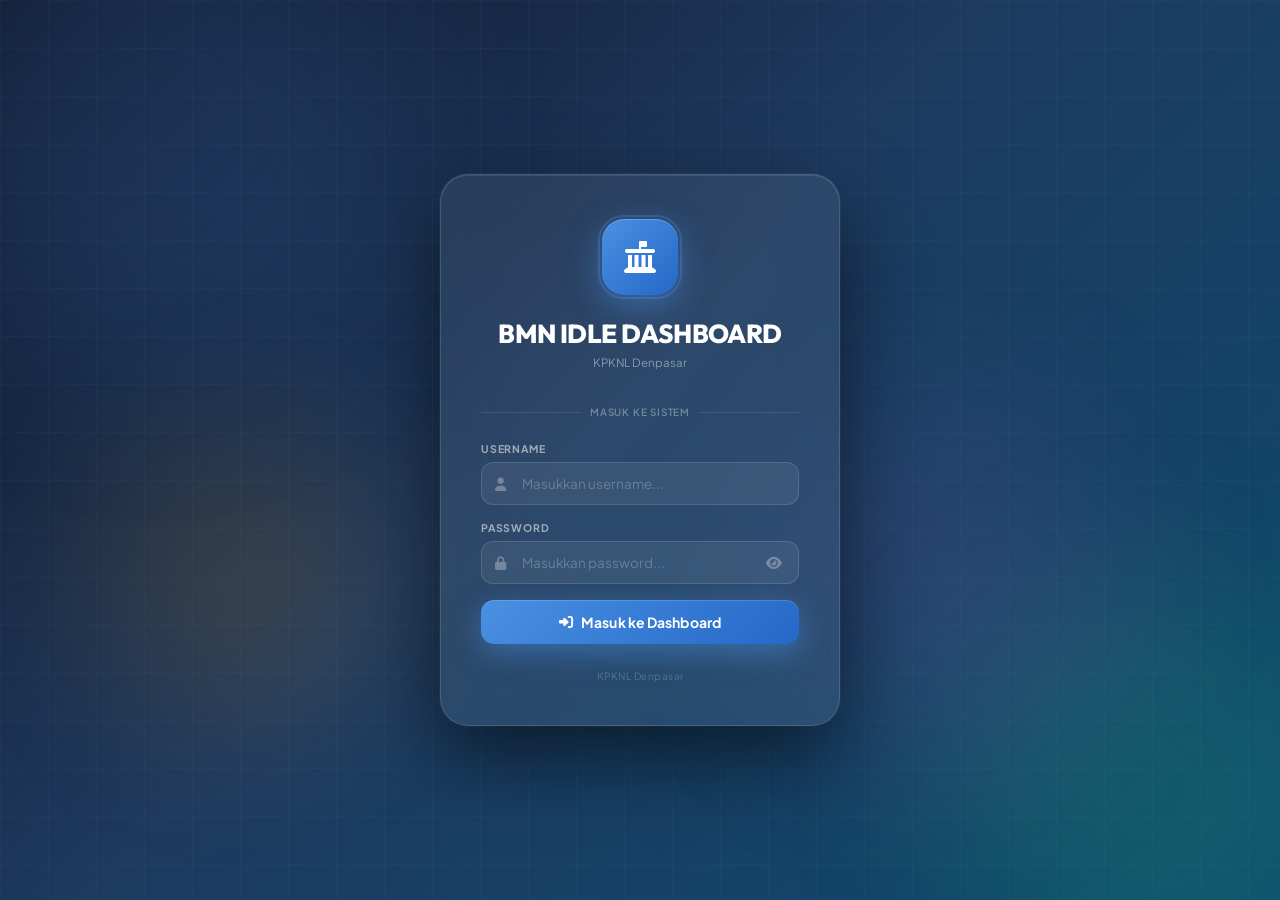
==== login.html @ d2e8e06e "bug fixes" ====
<!DOCTYPE html>
<html lang="id">
<head>
  <meta charset="UTF-8">
  <meta name="viewport" content="width=device-width, initial-scale=1.0">
  <title>Masuk — BMN Idle Dashboard · KPKNL Denpasar</title>
  <meta name="description" content="Login ke BMN Idle Interactive Dashboard KPKNL Denpasar – DJKN Kemenkeu RI">
  <meta name="robots" content="noindex, nofollow">

  <!-- FontAwesome -->
  <link rel="stylesheet" href="https://cdnjs.cloudflare.com/ajax/libs/font-awesome/6.4.0/css/all.min.css">
  <!-- Google Fonts -->
  <link rel="preconnect" href="https://fonts.googleapis.com">
  <link href="https://fonts.googleapis.com/css2?family=Plus+Jakarta+Sans:wght@400;500;600;700;800&family=Outfit:wght@600;700;800&display=swap" rel="stylesheet">

  <!-- Config -->
  <script src="js/config.js?v=2.6.9"></script>

  <style>
    *, *::before, *::after { box-sizing: border-box; margin: 0; padding: 0; }

    :root {
      --font: 'Plus Jakarta Sans', system-ui, sans-serif;
      --font-display: 'Outfit', sans-serif;
    }

    body {
      font-family: var(--font);
      min-height: 100vh;
      display: flex;
      align-items: center;
      justify-content: center;
      background: linear-gradient(135deg, #0f172a 0%, #1e3a5f 45%, #0c4a6e 100%);
      overflow: hidden;
      position: relative;
    }

    /* Animated blobs */
    .blob {
      position: fixed;
      border-radius: 50%;
      filter: blur(90px);
      opacity: 0.15;
      animation: blobFloat 14s ease-in-out infinite;
      pointer-events: none;
    }
    .blob-1 { width: 500px; height: 500px; background: #4a90e2; top: -130px; left: -100px; animation-duration: 16s; }
    .blob-2 { width: 420px; height: 420px; background: #2ecc71; bottom: -100px; right: -80px; animation-duration: 12s; animation-delay: -4s; }
    .blob-3 { width: 360px; height: 360px; background: #9b59b6; top: 45%; right: 12%; animation-duration: 18s; animation-delay: -9s; }
    .blob-4 { width: 280px; height: 280px; background: #f39c12; bottom: 20%; left: 8%; animation-duration: 11s; animation-delay: -2s; }

    @keyframes blobFloat {
      0%, 100% { transform: translateY(0) scale(1) rotate(0deg); }
      30%       { transform: translateY(-28px) scale(1.05) rotate(6deg); }
      60%       { transform: translateY(20px) scale(0.97) rotate(-4deg); }
    }

    /* Grid overlay texture */
    body::before {
      content: '';
      position: fixed;
      inset: 0;
      background-image:
        linear-gradient(rgba(255,255,255,0.025) 1px, transparent 1px),
        linear-gradient(90deg, rgba(255,255,255,0.025) 1px, transparent 1px);
      background-size: 48px 48px;
      pointer-events: none;
      z-index: 0;
    }

    /* Login Card */
    .login-wrapper {
      position: relative;
      z-index: 10;
      width: 100%;
      max-width: 440px;
      padding: 20px;
      animation: cardIn 0.7s cubic-bezier(0.16, 1, 0.3, 1) both;
    }

    @keyframes cardIn {
      from { opacity: 0; transform: translateY(36px) scale(0.95); }
      to   { opacity: 1; transform: translateY(0) scale(1); }
    }

    .login-card {
      background: rgba(255, 255, 255, 0.065);
      backdrop-filter: blur(28px);
      -webkit-backdrop-filter: blur(28px);
      border: 1px solid rgba(255, 255, 255, 0.13);
      border-radius: 28px;
      padding: 44px 40px 40px;
      box-shadow:
        0 32px 80px rgba(0, 0, 0, 0.55),
        0 0 0 1px rgba(255,255,255,0.05),
        inset 0 1px 0 rgba(255,255,255,0.1);
    }

    /* Logo ring */
    .logo-ring {
      width: 76px;
      height: 76px;
      border-radius: 22px;
      background: linear-gradient(135deg, #4a90e2 0%, #2568c8 100%);
      display: flex;
      align-items: center;
      justify-content: center;
      font-size: 32px;
      color: #fff;
      margin: 0 auto 22px;
      box-shadow: 0 10px 32px rgba(74, 144, 226, 0.5), inset 0 1px 0 rgba(255,255,255,0.2);
      position: relative;
    }

    .logo-ring::after {
      content: '';
      position: absolute;
      inset: -4px;
      border-radius: 26px;
      border: 2px solid rgba(74, 144, 226, 0.3);
      animation: ringPulse 2.5s ease-in-out infinite;
    }

    @keyframes ringPulse {
      0%, 100% { opacity: 0.6; transform: scale(1); }
      50%       { opacity: 0.15; transform: scale(1.08); }
    }

    .login-title {
      font-family: var(--font-display);
      font-size: 26px;
      font-weight: 800;
      color: #ffffff;
      text-align: center;
      letter-spacing: -0.6px;
      margin-bottom: 4px;
    }

    .login-subtitle {
      font-size: 11.5px;
      color: rgba(255,255,255,0.45);
      text-align: center;
      line-height: 1.6;
      margin-bottom: 34px;
    }

    /* Divider with label */
    .section-divider {
      display: flex;
      align-items: center;
      gap: 10px;
      margin-bottom: 24px;
    }
    .section-divider::before, .section-divider::after {
      content: '';
      flex: 1;
      height: 1px;
      background: rgba(255,255,255,0.1);
    }
    .section-divider span {
      font-size: 10px;
      color: rgba(255,255,255,0.35);
      font-weight: 600;
      letter-spacing: 0.8px;
      text-transform: uppercase;
    }

    /* Input fields */
    .field-group {
      margin-bottom: 16px;
    }

    .field-label {
      display: block;
      font-size: 10.5px;
      font-weight: 700;
      color: rgba(255,255,255,0.55);
      text-transform: uppercase;
      letter-spacing: 0.8px;
      margin-bottom: 7px;
    }

    .field-wrap {
      position: relative;
    }

    .field-icon {
      position: absolute;
      left: 14px;
      top: 50%;
      transform: translateY(-50%);
      color: rgba(255,255,255,0.3);
      font-size: 13px;
      pointer-events: none;
    }

    .field-input {
      width: 100%;
      background: rgba(255,255,255,0.07);
      border: 1px solid rgba(255,255,255,0.12);
      border-radius: 12px;
      padding: 12px 40px 12px 40px;
      color: #ffffff;
      font-family: var(--font);
      font-size: 13.5px;
      outline: none;
      transition: border-color 0.2s ease, background 0.2s ease, box-shadow 0.2s ease;
    }

    .field-input::placeholder { color: rgba(255,255,255,0.25); }

    .field-input:focus {
      border-color: #4a90e2;
      background: rgba(74, 144, 226, 0.1);
      box-shadow: 0 0 0 3px rgba(74, 144, 226, 0.18);
    }

    .toggle-pw {
      position: absolute;
      right: 13px;
      top: 50%;
      transform: translateY(-50%);
      background: none;
      border: none;
      cursor: pointer;
      color: rgba(255,255,255,0.3);
      font-size: 14px;
      padding: 4px;
      transition: color 0.15s;
    }
    .toggle-pw:hover { color: rgba(255,255,255,0.6); }

    /* Error message */
    .error-msg {
      background: rgba(231, 76, 60, 0.16);
      border: 1px solid rgba(231, 76, 60, 0.35);
      border-radius: 10px;
      padding: 10px 14px;
      color: #ff8585;
      font-size: 12px;
      font-weight: 600;
      margin-bottom: 14px;
      display: none;
      text-align: center;
      gap: 6px;
      align-items: center;
      justify-content: center;
    }

    .error-msg.visible {
      display: flex;
    }

    /* Submit button */
    .submit-btn {
      width: 100%;
      padding: 13px 16px;
      background: linear-gradient(135deg, #4a90e2 0%, #2568c8 100%);
      border: none;
      border-radius: 13px;
      color: #ffffff;
      font-family: var(--font);
      font-size: 14px;
      font-weight: 700;
      cursor: pointer;
      margin-top: 6px;
      box-shadow: 0 8px 28px rgba(74, 144, 226, 0.5), inset 0 1px 0 rgba(255,255,255,0.15);
      transition: transform 0.15s ease, box-shadow 0.15s ease;
      display: flex;
      align-items: center;
      justify-content: center;
      gap: 8px;
      letter-spacing: 0.1px;
    }

    .submit-btn:hover:not(:disabled) {
      transform: translateY(-2px);
      box-shadow: 0 12px 36px rgba(74, 144, 226, 0.6);
    }

    .submit-btn:active:not(:disabled) { transform: translateY(0); }

    .submit-btn:disabled {
      opacity: 0.75;
      cursor: not-allowed;
    }

    .submit-btn.success {
      background: linear-gradient(135deg, #2ecc71, #1aab5f);
      box-shadow: 0 8px 28px rgba(46, 204, 113, 0.5);
    }

    /* Footer info */
    .card-footer {
      margin-top: 24px;
      text-align: center;
    }

    .footer-label {
      font-size: 10px;
      color: rgba(255,255,255,0.22);
      letter-spacing: 0.5px;
      line-height: 1.7;
    }

    .security-badges {
      display: flex;
      justify-content: center;
      gap: 8px;
      margin-top: 10px;
    }

    .sec-badge {
      display: inline-flex;
      align-items: center;
      gap: 4px;
      background: rgba(255,255,255,0.06);
      border: 1px solid rgba(255,255,255,0.1);
      border-radius: 20px;
      padding: 3px 10px;
      font-size: 9.5px;
      color: rgba(255,255,255,0.4);
    }

    .sec-badge i { font-size: 9px; }
  </style>
</head>
<body>

  <!-- Background blobs -->
  <div class="blob blob-1"></div>
  <div class="blob blob-2"></div>
  <div class="blob blob-3"></div>
  <div class="blob blob-4"></div>

  <div class="login-wrapper">
    <div class="login-card">

      <div class="logo-ring">
        <i class="fa-solid fa-landmark-flag"></i>
      </div>

      <h1 class="login-title">BMN IDLE DASHBOARD</h1>
      <p class="login-subtitle">KPKNL Denpasar</p>

      <div class="section-divider"><span>Masuk ke sistem</span></div>

      <form id="login-form" onsubmit="handleLogin(event)" novalidate>

        <div class="field-group">
          <label class="field-label" for="ls-username">Username</label>
          <div class="field-wrap">
            <i class="fa-solid fa-user field-icon"></i>
            <input
              type="text"
              id="ls-username"
              class="field-input"
              placeholder="Masukkan username..."
              autocomplete="username"
              required
            >
          </div>
        </div>

        <div class="field-group">
          <label class="field-label" for="ls-password">Password</label>
          <div class="field-wrap">
            <i class="fa-solid fa-lock field-icon"></i>
            <input
              type="password"
              id="ls-password"
              class="field-input"
              placeholder="Masukkan password..."
              autocomplete="current-password"
              required
            >
            <button type="button" class="toggle-pw" id="toggle-pw-btn" aria-label="Tampilkan/sembunyikan password" onclick="togglePassword()">
              <i class="fa-solid fa-eye" id="toggle-pw-icon"></i>
            </button>
          </div>
        </div>

        <div class="error-msg" id="error-msg">
          <i class="fa-solid fa-triangle-exclamation"></i>
          <span id="error-text">Username atau password salah. Silakan coba lagi.</span>
        </div>

        <button type="submit" class="submit-btn" id="submit-btn">
          <i class="fa-solid fa-right-to-bracket"></i>
          Masuk ke Dashboard
        </button>

      </form>

      <div class="card-footer">
        <p class="footer-label">KPKNL Denpasar</p>
      </div>

    </div>
  </div>

  <script>
    // SHA-256 via Web Crypto API
    async function sha256(text) {
      const buf = await crypto.subtle.digest('SHA-256', new TextEncoder().encode(text));
      return Array.from(new Uint8Array(buf)).map(b => b.toString(16).padStart(2, '0')).join('');
    }

    // Pre-hashed credentials and alias mappings for maximum login reliability
    const USER_ACCOUNTS = {
      'admin_kpknl':    { plain: 'bmnidle2026', hash: '590909dbb0422b9a7e6cd906900ec3a6da7f6937ce1f52dc821f4d0ed8a99dd1', name: 'Admin KPKNL Denpasar',   role: 'Admin KPKNL' },
      'admin':          { plain: 'bmnidle2026', hash: '590909dbb0422b9a7e6cd906900ec3a6da7f6937ce1f52dc821f4d0ed8a99dd1', name: 'Admin KPKNL Denpasar',   role: 'Admin KPKNL' },
      'kpknl':          { plain: 'bmnidle2026', hash: '590909dbb0422b9a7e6cd906900ec3a6da7f6937ce1f52dc821f4d0ed8a99dd1', name: 'Admin KPKNL Denpasar',   role: 'Admin KPKNL' },
      'petugas_satker': { plain: 'satker2026',  hash: '7e765589b3df7c27c77ec54b5a661a800e8016fd78c9f8a909e415992e0e8a20', name: 'Verifikator Satker BMN',  role: 'Verifikator Satker' },
      'satker':         { plain: 'satker2026',  hash: '7e765589b3df7c27c77ec54b5a661a800e8016fd78c9f8a909e415992e0e8a20', name: 'Verifikator Satker BMN',  role: 'Verifikator Satker' },
      'viewer':         { plain: 'viewer2026',  hash: '35cbe0aaf4e558ac53847cf7b057f4a3a86a427e08935bffdf81d7b4ed7cd9f3', name: 'Tamu / Executive Viewer', role: 'Viewer' },
      'tamu':           { plain: 'viewer2026',  hash: '35cbe0aaf4e558ac53847cf7b057f4a3a86a427e08935bffdf81d7b4ed7cd9f3', name: 'Tamu / Executive Viewer', role: 'Viewer' }
    };

    // Check for expired session query param
    (function checkExpiredNotice() {
      const params = new URLSearchParams(window.location.search);
      if (params.get('expired') === '1') {
        const errorMsg = document.getElementById('error-msg');
        const errorText = document.getElementById('error-text');
        if (errorMsg && errorText) {
          errorText.textContent = 'Sesi Anda telah berakhir karena batas waktu login (8 jam). Silakan login kembali.';
          errorMsg.classList.add('visible');
        }
      }
    })();

    // Redirect to dashboard if already logged in
    (function checkExistingSession() {
      const params = new URLSearchParams(window.location.search);
      if (params.get('expired') === '1') return; // Don't auto-redirect if just expired

      const saved = localStorage.getItem('bmn_idle_user');
      if (saved) {
        try {
          const user = JSON.parse(saved);
          if (user && user.username) {
            const MAX_SESSION_MS = 8 * 60 * 60 * 1000;
            if (user.loginTime && (Date.now() - user.loginTime > MAX_SESSION_MS)) {
              localStorage.removeItem('bmn_idle_user');
            } else {
              window.location.replace('index.html');
            }
          }
        } catch(e) { localStorage.removeItem('bmn_idle_user'); }
      }
    })();

    async function handleLogin(event) {
      event.preventDefault();

      const usernameInput = document.getElementById('ls-username').value.trim();
      const password = document.getElementById('ls-password').value.trim();
      const errorMsg = document.getElementById('error-msg');
      const errorText = document.getElementById('error-text');
      const submitBtn = document.getElementById('submit-btn');

      // Loading state
      submitBtn.disabled = true;
      submitBtn.innerHTML = '<i class="fa-solid fa-circle-notch fa-spin"></i> Memverifikasi...';
      errorMsg.classList.remove('visible');

      const hash = await sha256(password);
      const userKey = usernameInput.toLowerCase();
      const account = USER_ACCOUNTS[userKey];

      // Local match check (hash or plain-text)
      let isMatch = account && (account.hash === hash || account.plain === password);

      // Global admin fallback (bmnidle2026)
      if (!isMatch && (password === 'bmnidle2026' || hash === '590909dbb0422b9a7e6cd906900ec3a6da7f6937ce1f52dc821f4d0ed8a99dd1')) {
        isMatch = true;
      }

      if (isMatch) {
        const userObj = account ? {
          username: userKey,
          name: account.name,
          role: account.role,
          loginTime: Date.now()
        } : {
          username: usernameInput || 'admin_kpknl',
          name: 'Admin KPKNL Denpasar',
          role: 'Admin KPKNL',
          loginTime: Date.now()
        };

        submitBtn.classList.add('success');
        submitBtn.innerHTML = '<i class="fa-solid fa-circle-check"></i> Berhasil! Mengalihkan...';
        localStorage.setItem('bmn_idle_user', JSON.stringify(userObj));

        setTimeout(() => {
          window.location.replace('index.html');
        }, 600);
        return;
      }

      // Backend Google Apps Script check fallback
      const webAppUrl = (typeof CONFIG !== 'undefined' && CONFIG.APPS_SCRIPT && CONFIG.APPS_SCRIPT.WEB_APP_URL) || localStorage.getItem('bmn_idle_apps_script_url');
      if (webAppUrl) {
        try {
          const resp = await fetch(webAppUrl, {
            method: 'POST',
            body: JSON.stringify({ action: 'login', username: usernameInput, passwordHash: hash })
          });
          const json = await resp.json();
          if (json.status === 'success') {
            const userObj = {
              username: json.user.username,
              name: json.user.name || json.user.username,
              role: json.user.role || 'Admin KPKNL',
              loginTime: Date.now()
            };
            localStorage.setItem('bmn_idle_user', JSON.stringify(userObj));
            submitBtn.classList.add('success');
            submitBtn.innerHTML = '<i class="fa-solid fa-circle-check"></i> Berhasil! Mengalihkan...';
            setTimeout(() => window.location.replace('index.html'), 600);
            return;
          }
        } catch(e) {
          console.warn('Backend login check error:', e);
        }
      }

      // Failed
      errorText.textContent = `Username atau password salah. Silakan periksa kembali.`;
      errorMsg.classList.add('visible');
      submitBtn.disabled = false;
      submitBtn.innerHTML = '<i class="fa-solid fa-right-to-bracket"></i> Masuk ke Dashboard';

      // Shake card
      const card = document.querySelector('.login-card');
      card.style.animation = 'none';
      void card.offsetHeight;
      card.style.animation = 'cardShake 0.4s ease';
    }

    function togglePassword() {
      const input = document.getElementById('ls-password');
      const icon = document.getElementById('toggle-pw-icon');
      if (input.type === 'password') {
        input.type = 'text';
        icon.className = 'fa-solid fa-eye-slash';
      } else {
        input.type = 'password';
        icon.className = 'fa-solid fa-eye';
      }
    }

    // Shake keyframes
    const styleEl = document.createElement('style');
    styleEl.textContent = `
      @keyframes cardShake {
        0%, 100% { transform: translateX(0); }
        20%  { transform: translateX(-10px); }
        40%  { transform: translateX(10px); }
        60%  { transform: translateX(-7px); }
        80%  { transform: translateX(7px); }
      }
    `;
    document.head.appendChild(styleEl);

    // Allow Enter key to submit
    document.getElementById('ls-password').addEventListener('keydown', e => {
      if (e.key === 'Enter') document.getElementById('login-form').requestSubmit();
    });
  </script>

</body>
</html>
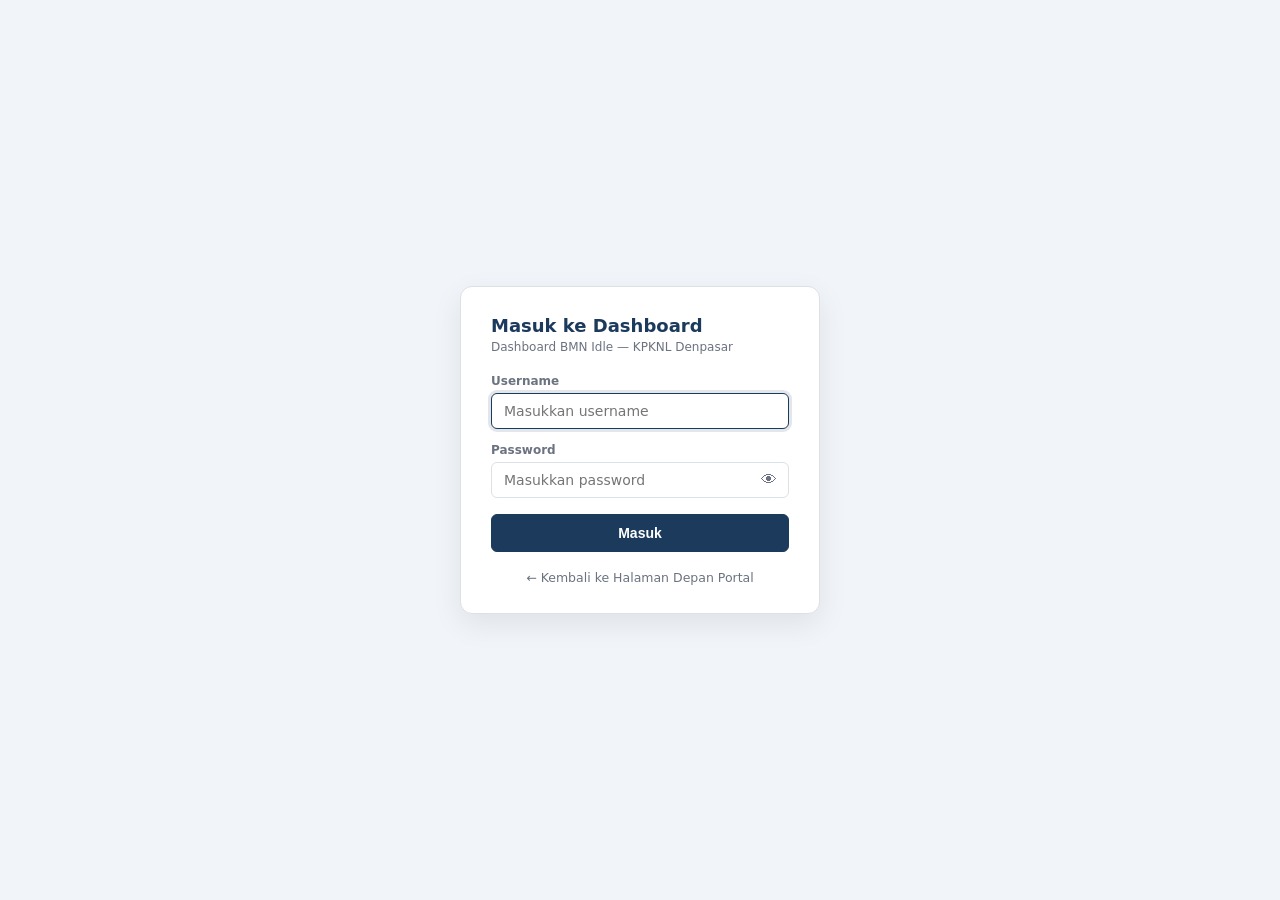
==== commit b91771f0: "edit login" ====
--- a/login.html
+++ b/login.html
@@ -3,573 +3,155 @@
 <head>
   <meta charset="UTF-8">
   <meta name="viewport" content="width=device-width, initial-scale=1.0">
-  <title>Masuk — BMN Idle Dashboard · KPKNL Denpasar</title>
-  <meta name="description" content="Login ke BMN Idle Interactive Dashboard KPKNL Denpasar – DJKN Kemenkeu RI">
-  <meta name="robots" content="noindex, nofollow">
-
-  <!-- FontAwesome -->
-  <link rel="stylesheet" href="https://cdnjs.cloudflare.com/ajax/libs/font-awesome/6.4.0/css/all.min.css">
-  <!-- Google Fonts -->
-  <link rel="preconnect" href="https://fonts.googleapis.com">
-  <link href="https://fonts.googleapis.com/css2?family=Plus+Jakarta+Sans:wght@400;500;600;700;800&family=Outfit:wght@600;700;800&display=swap" rel="stylesheet">
-
-  <!-- Config -->
-  <script src="js/config.js?v=2.6.9"></script>
-
+  <title>Masuk — Dashboard BMN Idle</title>
+  <script src="js/config.js?v=1.0.0-stable1"></script>
+  <script src="js/auth.js?v=1.0.0-stable1"></script>
+  <script>redirectIfLoggedIn();</script>
   <style>
-    *, *::before, *::after { box-sizing: border-box; margin: 0; padding: 0; }
-
     :root {
-      --font: 'Plus Jakarta Sans', system-ui, sans-serif;
-      --font-display: 'Outfit', sans-serif;
+      --navy: #1B3A5C;
+      --navy-dark: #122A44;
+      --border: #DCE1E6;
+      --text: #1F2937;
+      --text-mut: #6B7280;
+      --masalah: #B23A3A;
     }
-
+    * {
+      box-sizing: border-box;
+    }
     body {
-      font-family: var(--font);
       min-height: 100vh;
       display: flex;
       align-items: center;
       justify-content: center;
-      background: linear-gradient(135deg, #0f172a 0%, #1e3a5f 45%, #0c4a6e 100%);
-      overflow: hidden;
+      background: #F1F5F9;
+      margin: 0;
+      font-family: system-ui, -apple-system, sans-serif;
+    }
+    .login-card {
+      background: #ffffff;
+      border: 1px solid var(--border);
+      border-radius: 12px;
+      padding: 28px 30px;
+      width: 360px;
+      max-width: 90vw;
+      box-shadow: 0 10px 30px rgba(0, 0, 0, 0.08);
       position: relative;
+      z-index: 100;
     }
-
-    /* Animated blobs */
-    .blob {
-      position: fixed;
-      border-radius: 50%;
-      filter: blur(90px);
-      opacity: 0.15;
-      animation: blobFloat 14s ease-in-out infinite;
-      pointer-events: none;
+    .login-card h3 {
+      margin: 0 0 4px;
+      font-size: 18px;
+      color: var(--navy);
+      font-weight: 700;
     }
-    .blob-1 { width: 500px; height: 500px; background: #4a90e2; top: -130px; left: -100px; animation-duration: 16s; }
-    .blob-2 { width: 420px; height: 420px; background: #2ecc71; bottom: -100px; right: -80px; animation-duration: 12s; animation-delay: -4s; }
-    .blob-3 { width: 360px; height: 360px; background: #9b59b6; top: 45%; right: 12%; animation-duration: 18s; animation-delay: -9s; }
-    .blob-4 { width: 280px; height: 280px; background: #f39c12; bottom: 20%; left: 8%; animation-duration: 11s; animation-delay: -2s; }
-
-    @keyframes blobFloat {
-      0%, 100% { transform: translateY(0) scale(1) rotate(0deg); }
-      30%       { transform: translateY(-28px) scale(1.05) rotate(6deg); }
-      60%       { transform: translateY(20px) scale(0.97) rotate(-4deg); }
+    .login-card p.small-note {
+      margin: 0 0 20px;
+      font-size: 12px;
+      color: var(--text-mut);
     }
-
-    /* Grid overlay texture */
-    body::before {
-      content: '';
-      position: fixed;
-      inset: 0;
-      background-image:
-        linear-gradient(rgba(255,255,255,0.025) 1px, transparent 1px),
-        linear-gradient(90deg, rgba(255,255,255,0.025) 1px, transparent 1px);
-      background-size: 48px 48px;
-      pointer-events: none;
-      z-index: 0;
-    }
-
-    /* Login Card */
-    .login-wrapper {
+    .login-card input {
+      width: 100%;
+      box-sizing: border-box;
       position: relative;
       z-index: 10;
+      pointer-events: auto;
+      cursor: text;
+      padding: 9px 12px;
+      font-size: 14px;
+      border: 1px solid var(--border);
+      border-radius: 6px;
+      background: #ffffff;
+      color: var(--text);
+      font-family: inherit;
+    }
+    .login-card input:focus {
+      outline: none;
+      border-color: var(--navy);
+      box-shadow: 0 0 0 3px rgba(27, 58, 92, 0.12);
+    }
+    .login-card .field {
+      margin-bottom: 14px;
+    }
+    .login-card .field label {
+      display: block;
+      font-size: 12px;
+      font-weight: 600;
+      color: var(--text-mut);
+      margin-bottom: 5px;
+    }
+    .password-wrap {
+      position: relative;
       width: 100%;
-      max-width: 440px;
-      padding: 20px;
-      animation: cardIn 0.7s cubic-bezier(0.16, 1, 0.3, 1) both;
     }
-
-    @keyframes cardIn {
-      from { opacity: 0; transform: translateY(36px) scale(0.95); }
-      to   { opacity: 1; transform: translateY(0) scale(1); }
+    .password-wrap input {
+      padding-right: 40px;
     }
-
-    .login-card {
-      background: rgba(255, 255, 255, 0.065);
-      backdrop-filter: blur(28px);
-      -webkit-backdrop-filter: blur(28px);
-      border: 1px solid rgba(255, 255, 255, 0.13);
-      border-radius: 28px;
-      padding: 44px 40px 40px;
-      box-shadow:
-        0 32px 80px rgba(0, 0, 0, 0.55),
-        0 0 0 1px rgba(255,255,255,0.05),
-        inset 0 1px 0 rgba(255,255,255,0.1);
-    }
-
-    /* Logo ring */
-    .logo-ring {
-      width: 76px;
-      height: 76px;
-      border-radius: 22px;
-      background: linear-gradient(135deg, #4a90e2 0%, #2568c8 100%);
-      display: flex;
-      align-items: center;
-      justify-content: center;
-      font-size: 32px;
-      color: #fff;
-      margin: 0 auto 22px;
-      box-shadow: 0 10px 32px rgba(74, 144, 226, 0.5), inset 0 1px 0 rgba(255,255,255,0.2);
-      position: relative;
-    }
-
-    .logo-ring::after {
-      content: '';
+    .toggle-password-btn {
       position: absolute;
-      inset: -4px;
-      border-radius: 26px;
-      border: 2px solid rgba(74, 144, 226, 0.3);
-      animation: ringPulse 2.5s ease-in-out infinite;
-    }
-
-    @keyframes ringPulse {
-      0%, 100% { opacity: 0.6; transform: scale(1); }
-      50%       { opacity: 0.15; transform: scale(1.08); }
-    }
-
-    .login-title {
-      font-family: var(--font-display);
-      font-size: 26px;
-      font-weight: 800;
-      color: #ffffff;
-      text-align: center;
-      letter-spacing: -0.6px;
-      margin-bottom: 4px;
-    }
-
-    .login-subtitle {
-      font-size: 11.5px;
-      color: rgba(255,255,255,0.45);
-      text-align: center;
-      line-height: 1.6;
-      margin-bottom: 34px;
-    }
-
-    /* Divider with label */
-    .section-divider {
-      display: flex;
-      align-items: center;
-      gap: 10px;
-      margin-bottom: 24px;
-    }
-    .section-divider::before, .section-divider::after {
-      content: '';
-      flex: 1;
-      height: 1px;
-      background: rgba(255,255,255,0.1);
-    }
-    .section-divider span {
-      font-size: 10px;
-      color: rgba(255,255,255,0.35);
-      font-weight: 600;
-      letter-spacing: 0.8px;
-      text-transform: uppercase;
-    }
-
-    /* Input fields */
-    .field-group {
-      margin-bottom: 16px;
-    }
-
-    .field-label {
-      display: block;
-      font-size: 10.5px;
-      font-weight: 700;
-      color: rgba(255,255,255,0.55);
-      text-transform: uppercase;
-      letter-spacing: 0.8px;
-      margin-bottom: 7px;
-    }
-
-    .field-wrap {
-      position: relative;
-    }
-
-    .field-icon {
-      position: absolute;
-      left: 14px;
+      right: 4px;
       top: 50%;
       transform: translateY(-50%);
-      color: rgba(255,255,255,0.3);
-      font-size: 13px;
-      pointer-events: none;
-    }
-
-    .field-input {
-      width: 100%;
-      background: rgba(255,255,255,0.07);
-      border: 1px solid rgba(255,255,255,0.12);
-      border-radius: 12px;
-      padding: 12px 40px 12px 40px;
-      color: #ffffff;
-      font-family: var(--font);
-      font-size: 13.5px;
-      outline: none;
-      transition: border-color 0.2s ease, background 0.2s ease, box-shadow 0.2s ease;
-    }
-
-    .field-input::placeholder { color: rgba(255,255,255,0.25); }
-
-    .field-input:focus {
-      border-color: #4a90e2;
-      background: rgba(74, 144, 226, 0.1);
-      box-shadow: 0 0 0 3px rgba(74, 144, 226, 0.18);
-    }
-
-    .toggle-pw {
-      position: absolute;
-      right: 13px;
-      top: 50%;
-      transform: translateY(-50%);
+      z-index: 20;
       background: none;
       border: none;
       cursor: pointer;
-      color: rgba(255,255,255,0.3);
-      font-size: 14px;
-      padding: 4px;
-      transition: color 0.15s;
+      font-size: 16px;
+      padding: 6px 8px;
+      color: var(--text-mut);
     }
-    .toggle-pw:hover { color: rgba(255,255,255,0.6); }
-
-    /* Error message */
-    .error-msg {
-      background: rgba(231, 76, 60, 0.16);
-      border: 1px solid rgba(231, 76, 60, 0.35);
-      border-radius: 10px;
-      padding: 10px 14px;
-      color: #ff8585;
-      font-size: 12px;
-      font-weight: 600;
-      margin-bottom: 14px;
-      display: none;
-      text-align: center;
-      gap: 6px;
-      align-items: center;
-      justify-content: center;
+    button.primary {
+      background: var(--navy);
+      color: #fff;
+      border: 1px solid var(--navy);
+      border-radius: 6px;
+      transition: background 0.15s ease;
     }
-
-    .error-msg.visible {
-      display: flex;
+    button.primary:hover {
+      background: var(--navy-dark);
     }
-
-    /* Submit button */
-    .submit-btn {
-      width: 100%;
-      padding: 13px 16px;
-      background: linear-gradient(135deg, #4a90e2 0%, #2568c8 100%);
-      border: none;
-      border-radius: 13px;
-      color: #ffffff;
-      font-family: var(--font);
-      font-size: 14px;
-      font-weight: 700;
-      cursor: pointer;
-      margin-top: 6px;
-      box-shadow: 0 8px 28px rgba(74, 144, 226, 0.5), inset 0 1px 0 rgba(255,255,255,0.15);
-      transition: transform 0.15s ease, box-shadow 0.15s ease;
-      display: flex;
-      align-items: center;
-      justify-content: center;
-      gap: 8px;
-      letter-spacing: 0.1px;
-    }
-
-    .submit-btn:hover:not(:disabled) {
-      transform: translateY(-2px);
-      box-shadow: 0 12px 36px rgba(74, 144, 226, 0.6);
-    }
-
-    .submit-btn:active:not(:disabled) { transform: translateY(0); }
-
-    .submit-btn:disabled {
-      opacity: 0.75;
+    button.primary:disabled {
+      opacity: 0.6;
       cursor: not-allowed;
     }
-
-    .submit-btn.success {
-      background: linear-gradient(135deg, #2ecc71, #1aab5f);
-      box-shadow: 0 8px 28px rgba(46, 204, 113, 0.5);
+    .back-link {
+      display: block;
+      text-align: center;
+      margin-top: 18px;
+      font-size: 12.5px;
+      color: var(--text-mut);
+      text-decoration: none;
+      transition: color 0.15s ease;
     }
-
-    /* Footer info */
-    .card-footer {
-      margin-top: 24px;
-      text-align: center;
+    .back-link:hover {
+      color: var(--navy);
+      text-decoration: underline;
     }
-
-    .footer-label {
-      font-size: 10px;
-      color: rgba(255,255,255,0.22);
-      letter-spacing: 0.5px;
-      line-height: 1.7;
-    }
-
-    .security-badges {
-      display: flex;
-      justify-content: center;
-      gap: 8px;
-      margin-top: 10px;
-    }
-
-    .sec-badge {
-      display: inline-flex;
-      align-items: center;
-      gap: 4px;
-      background: rgba(255,255,255,0.06);
-      border: 1px solid rgba(255,255,255,0.1);
-      border-radius: 20px;
-      padding: 3px 10px;
-      font-size: 9.5px;
-      color: rgba(255,255,255,0.4);
-    }
-
-    .sec-badge i { font-size: 9px; }
   </style>
 </head>
 <body>
 
-  <!-- Background blobs -->
-  <div class="blob blob-1"></div>
-  <div class="blob blob-2"></div>
-  <div class="blob blob-3"></div>
-  <div class="blob blob-4"></div>
-
-  <div class="login-wrapper">
-    <div class="login-card">
-
-      <div class="logo-ring">
-        <i class="fa-solid fa-landmark-flag"></i>
+  <div class="login-card">
+    <h3>Masuk ke Dashboard</h3>
+    <p class="small-note">Dashboard BMN Idle — KPKNL Denpasar</p>
+    <div class="field">
+      <label for="loginUsername">Username</label>
+      <input type="text" id="loginUsername" autocomplete="username" placeholder="Masukkan username">
+    </div>
+    <div class="field">
+      <label for="loginPassword">Password</label>
+      <div class="password-wrap">
+        <input type="password" id="loginPassword" autocomplete="current-password" placeholder="Masukkan password">
+        <button type="button" id="togglePassword" class="toggle-password-btn" aria-label="Tampilkan password">👁</button>
       </div>
-
-      <h1 class="login-title">BMN IDLE DASHBOARD</h1>
-      <p class="login-subtitle">KPKNL Denpasar</p>
-
-      <div class="section-divider"><span>Masuk ke sistem</span></div>
-
-      <form id="login-form" onsubmit="handleLogin(event)" novalidate>
-
-        <div class="field-group">
-          <label class="field-label" for="ls-username">Username</label>
-          <div class="field-wrap">
-            <i class="fa-solid fa-user field-icon"></i>
-            <input
-              type="text"
-              id="ls-username"
-              class="field-input"
-              placeholder="Masukkan username..."
-              autocomplete="username"
-              required
-            >
-          </div>
-        </div>
-
-        <div class="field-group">
-          <label class="field-label" for="ls-password">Password</label>
-          <div class="field-wrap">
-            <i class="fa-solid fa-lock field-icon"></i>
-            <input
-              type="password"
-              id="ls-password"
-              class="field-input"
-              placeholder="Masukkan password..."
-              autocomplete="current-password"
-              required
-            >
-            <button type="button" class="toggle-pw" id="toggle-pw-btn" aria-label="Tampilkan/sembunyikan password" onclick="togglePassword()">
-              <i class="fa-solid fa-eye" id="toggle-pw-icon"></i>
-            </button>
-          </div>
-        </div>
-
-        <div class="error-msg" id="error-msg">
-          <i class="fa-solid fa-triangle-exclamation"></i>
-          <span id="error-text">Username atau password salah. Silakan coba lagi.</span>
-        </div>
-
-        <button type="submit" class="submit-btn" id="submit-btn">
-          <i class="fa-solid fa-right-to-bracket"></i>
-          Masuk ke Dashboard
-        </button>
-
-      </form>
-
-      <div class="card-footer">
-        <p class="footer-label">KPKNL Denpasar</p>
-      </div>
-
     </div>
+    <div id="loginError" style="color:var(--masalah);font-size:12px;margin-bottom:12px;display:none;background:#FEF2F2;border:1px solid #FCA5A5;padding:8px 10px;border-radius:6px;"></div>
+    <div class="modal-actions" style="margin-top:16px;">
+      <button class="primary" id="btnLogin" style="width:100%;padding:10px 16px;font-size:14px;font-weight:600;cursor:pointer;">Masuk</button>
+    </div>
+    <a href="https://gvzhndra.github.io/landing_page_geospasial_dps/" class="back-link">← Kembali ke Halaman Depan Portal</a>
   </div>
 
-  <script>
-    // SHA-256 via Web Crypto API
-    async function sha256(text) {
-      const buf = await crypto.subtle.digest('SHA-256', new TextEncoder().encode(text));
-      return Array.from(new Uint8Array(buf)).map(b => b.toString(16).padStart(2, '0')).join('');
-    }
-
-    // Pre-hashed credentials and alias mappings for maximum login reliability
-    const USER_ACCOUNTS = {
-      'admin_kpknl':    { plain: 'bmnidle2026', hash: '590909dbb0422b9a7e6cd906900ec3a6da7f6937ce1f52dc821f4d0ed8a99dd1', name: 'Admin KPKNL Denpasar',   role: 'Admin KPKNL' },
-      'admin':          { plain: 'bmnidle2026', hash: '590909dbb0422b9a7e6cd906900ec3a6da7f6937ce1f52dc821f4d0ed8a99dd1', name: 'Admin KPKNL Denpasar',   role: 'Admin KPKNL' },
-      'kpknl':          { plain: 'bmnidle2026', hash: '590909dbb0422b9a7e6cd906900ec3a6da7f6937ce1f52dc821f4d0ed8a99dd1', name: 'Admin KPKNL Denpasar',   role: 'Admin KPKNL' },
-      'petugas_satker': { plain: 'satker2026',  hash: '7e765589b3df7c27c77ec54b5a661a800e8016fd78c9f8a909e415992e0e8a20', name: 'Verifikator Satker BMN',  role: 'Verifikator Satker' },
-      'satker':         { plain: 'satker2026',  hash: '7e765589b3df7c27c77ec54b5a661a800e8016fd78c9f8a909e415992e0e8a20', name: 'Verifikator Satker BMN',  role: 'Verifikator Satker' },
-      'viewer':         { plain: 'viewer2026',  hash: '35cbe0aaf4e558ac53847cf7b057f4a3a86a427e08935bffdf81d7b4ed7cd9f3', name: 'Tamu / Executive Viewer', role: 'Viewer' },
-      'tamu':           { plain: 'viewer2026',  hash: '35cbe0aaf4e558ac53847cf7b057f4a3a86a427e08935bffdf81d7b4ed7cd9f3', name: 'Tamu / Executive Viewer', role: 'Viewer' }
-    };
-
-    // Check for expired session query param
-    (function checkExpiredNotice() {
-      const params = new URLSearchParams(window.location.search);
-      if (params.get('expired') === '1') {
-        const errorMsg = document.getElementById('error-msg');
-        const errorText = document.getElementById('error-text');
-        if (errorMsg && errorText) {
-          errorText.textContent = 'Sesi Anda telah berakhir karena batas waktu login (8 jam). Silakan login kembali.';
-          errorMsg.classList.add('visible');
-        }
-      }
-    })();
-
-    // Redirect to dashboard if already logged in
-    (function checkExistingSession() {
-      const params = new URLSearchParams(window.location.search);
-      if (params.get('expired') === '1') return; // Don't auto-redirect if just expired
-
-      const saved = localStorage.getItem('bmn_idle_user');
-      if (saved) {
-        try {
-          const user = JSON.parse(saved);
-          if (user && user.username) {
-            const MAX_SESSION_MS = 8 * 60 * 60 * 1000;
-            if (user.loginTime && (Date.now() - user.loginTime > MAX_SESSION_MS)) {
-              localStorage.removeItem('bmn_idle_user');
-            } else {
-              window.location.replace('index.html');
-            }
-          }
-        } catch(e) { localStorage.removeItem('bmn_idle_user'); }
-      }
-    })();
-
-    async function handleLogin(event) {
-      event.preventDefault();
-
-      const usernameInput = document.getElementById('ls-username').value.trim();
-      const password = document.getElementById('ls-password').value.trim();
-      const errorMsg = document.getElementById('error-msg');
-      const errorText = document.getElementById('error-text');
-      const submitBtn = document.getElementById('submit-btn');
-
-      // Loading state
-      submitBtn.disabled = true;
-      submitBtn.innerHTML = '<i class="fa-solid fa-circle-notch fa-spin"></i> Memverifikasi...';
-      errorMsg.classList.remove('visible');
-
-      const hash = await sha256(password);
-      const userKey = usernameInput.toLowerCase();
-      const account = USER_ACCOUNTS[userKey];
-
-      // Local match check (hash or plain-text)
-      let isMatch = account && (account.hash === hash || account.plain === password);
-
-      // Global admin fallback (bmnidle2026)
-      if (!isMatch && (password === 'bmnidle2026' || hash === '590909dbb0422b9a7e6cd906900ec3a6da7f6937ce1f52dc821f4d0ed8a99dd1')) {
-        isMatch = true;
-      }
-
-      if (isMatch) {
-        const userObj = account ? {
-          username: userKey,
-          name: account.name,
-          role: account.role,
-          loginTime: Date.now()
-        } : {
-          username: usernameInput || 'admin_kpknl',
-          name: 'Admin KPKNL Denpasar',
-          role: 'Admin KPKNL',
-          loginTime: Date.now()
-        };
-
-        submitBtn.classList.add('success');
-        submitBtn.innerHTML = '<i class="fa-solid fa-circle-check"></i> Berhasil! Mengalihkan...';
-        localStorage.setItem('bmn_idle_user', JSON.stringify(userObj));
-
-        setTimeout(() => {
-          window.location.replace('index.html');
-        }, 600);
-        return;
-      }
-
-      // Backend Google Apps Script check fallback
-      const webAppUrl = (typeof CONFIG !== 'undefined' && CONFIG.APPS_SCRIPT && CONFIG.APPS_SCRIPT.WEB_APP_URL) || localStorage.getItem('bmn_idle_apps_script_url');
-      if (webAppUrl) {
-        try {
-          const resp = await fetch(webAppUrl, {
-            method: 'POST',
-            body: JSON.stringify({ action: 'login', username: usernameInput, passwordHash: hash })
-          });
-          const json = await resp.json();
-          if (json.status === 'success') {
-            const userObj = {
-              username: json.user.username,
-              name: json.user.name || json.user.username,
-              role: json.user.role || 'Admin KPKNL',
-              loginTime: Date.now()
-            };
-            localStorage.setItem('bmn_idle_user', JSON.stringify(userObj));
-            submitBtn.classList.add('success');
-            submitBtn.innerHTML = '<i class="fa-solid fa-circle-check"></i> Berhasil! Mengalihkan...';
-            setTimeout(() => window.location.replace('index.html'), 600);
-            return;
-          }
-        } catch(e) {
-          console.warn('Backend login check error:', e);
-        }
-      }
-
-      // Failed
-      errorText.textContent = `Username atau password salah. Silakan periksa kembali.`;
-      errorMsg.classList.add('visible');
-      submitBtn.disabled = false;
-      submitBtn.innerHTML = '<i class="fa-solid fa-right-to-bracket"></i> Masuk ke Dashboard';
-
-      // Shake card
-      const card = document.querySelector('.login-card');
-      card.style.animation = 'none';
-      void card.offsetHeight;
-      card.style.animation = 'cardShake 0.4s ease';
-    }
-
-    function togglePassword() {
-      const input = document.getElementById('ls-password');
-      const icon = document.getElementById('toggle-pw-icon');
-      if (input.type === 'password') {
-        input.type = 'text';
-        icon.className = 'fa-solid fa-eye-slash';
-      } else {
-        input.type = 'password';
-        icon.className = 'fa-solid fa-eye';
-      }
-    }
-
-    // Shake keyframes
-    const styleEl = document.createElement('style');
-    styleEl.textContent = `
-      @keyframes cardShake {
-        0%, 100% { transform: translateX(0); }
-        20%  { transform: translateX(-10px); }
-        40%  { transform: translateX(10px); }
-        60%  { transform: translateX(-7px); }
-        80%  { transform: translateX(7px); }
-      }
-    `;
-    document.head.appendChild(styleEl);
-
-    // Allow Enter key to submit
-    document.getElementById('ls-password').addEventListener('keydown', e => {
-      if (e.key === 'Enter') document.getElementById('login-form').requestSubmit();
-    });
-  </script>
-
+  <script src="js/login.js"></script>
 </body>
 </html>
